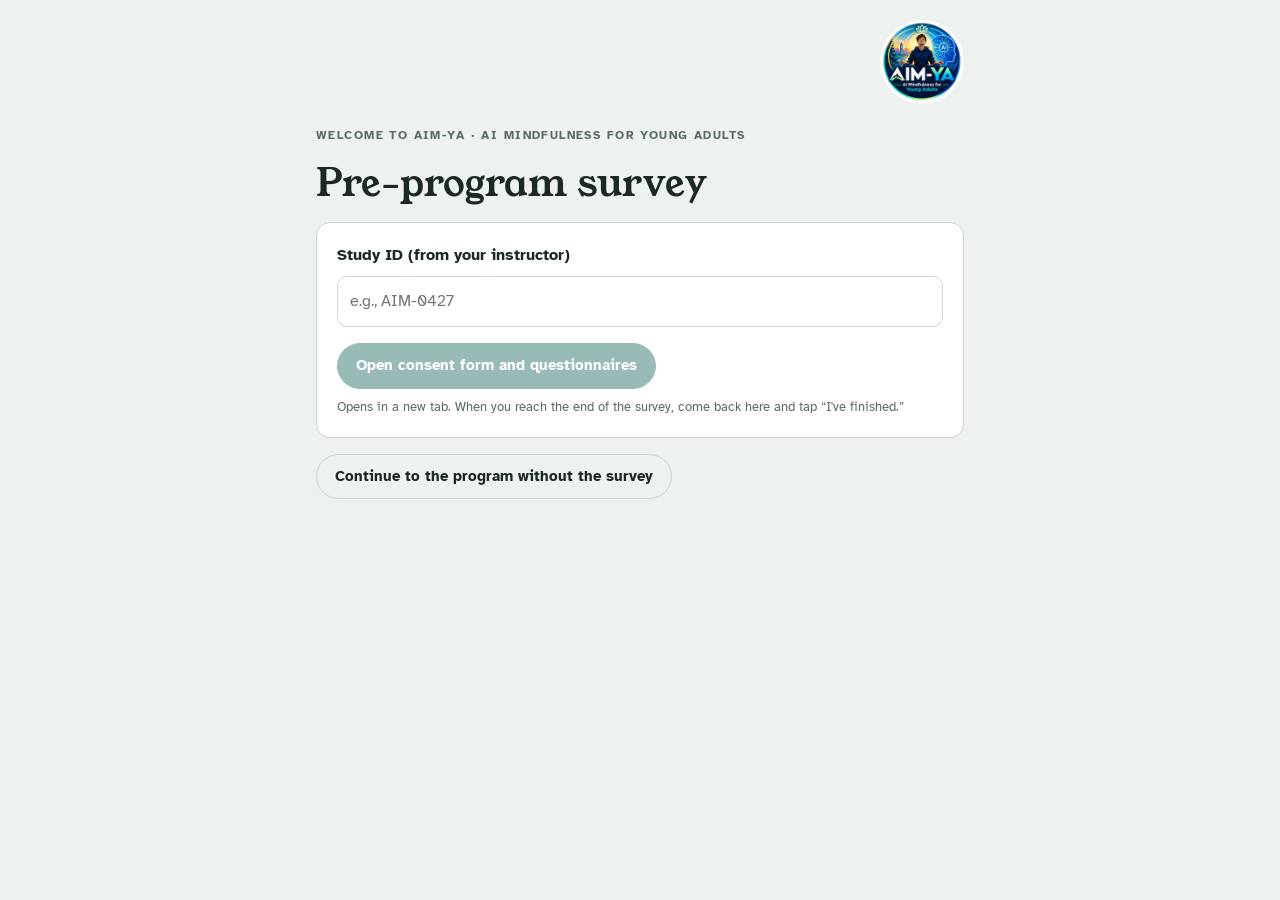
==== index.html @ fd0c6e57 "AIM-YA app: shared app, versions (main, czech, wesleyan1), worksheets Co-Authored-By: Claude Opus 5." ====
<!doctype html>
<html lang="en">
<head>
<meta charset="utf-8">
<meta name="viewport" content="width=device-width,initial-scale=1,viewport-fit=cover">
<title>AIM-YA</title>
<link rel="icon" href="media/logo.png">
<link rel="preconnect" href="https://fonts.googleapis.com">
<link rel="preconnect" href="https://fonts.gstatic.com" crossorigin>
<link rel="stylesheet" href="https://fonts.googleapis.com/css2?family=Young+Serif&family=Atkinson+Hyperlegible:ital,wght@0,400;0,700;1,400&family=JetBrains+Mono:wght@400;500&display=swap">
<link rel="stylesheet" href="app/app.css">
</head>
<body>
<div class="wrap" id="app" aria-live="polite"></div>
<div class="toast" id="toast" hidden></div>
<script>
window.AIMYA_VERSION="main"; window.AIMYA_ROOT="";
</script>
<script src="versions.js"></script>
<script src="app/app.js"></script>
</body>
</html>
---- app/app.css ----
html,body{margin:0;padding:0}
[hidden]{display:none!important}
/* Layout: one calm reading column (app shell) with a bottom tab bar; each week is a four-beat stepper. */
:root{
  --bg:#EDF1EF; --surface:#FFFFFF; --surface-2:#E3E9E6; --ink:#1B2826; --muted:#5A6B67; --line:#CBD5D1;
  --accent:#1E6B64; --accent-ink:#FFFFFF; --accent-soft:#D3E6E2; --saffron:#C9861F; --saffron-soft:#F6E7CC;
  --good:#2E7D4F;
  --f-display:"Young Serif", Georgia, "Times New Roman", serif;
  --f-body:"Atkinson Hyperlegible", system-ui, -apple-system, "Segoe UI", sans-serif;
  --f-mono:"JetBrains Mono", ui-monospace, Menlo, Consolas, monospace;
  --r:14px;
}
@media (prefers-color-scheme: dark){ :root:not([data-theme="light"]){
  --bg:#101716; --surface:#18211F; --surface-2:#202B29; --ink:#E4ECE9; --muted:#9BABA6; --line:#2E3B38;
  --accent:#5FB8AD; --accent-ink:#0D1716; --accent-soft:#1F3532; --saffron:#E3A64A; --saffron-soft:#3A2E1B; --good:#6CC08F;
  color-scheme:dark }}
:root[data-theme="dark"]{
  --bg:#101716; --surface:#18211F; --surface-2:#202B29; --ink:#E4ECE9; --muted:#9BABA6; --line:#2E3B38;
  --accent:#5FB8AD; --accent-ink:#0D1716; --accent-soft:#1F3532; --saffron:#E3A64A; --saffron-soft:#3A2E1B; --good:#6CC08F;
  color-scheme:dark }

*{box-sizing:border-box}
html,body{height:100%}
body{background:var(--bg);color:var(--ink);font-family:var(--f-body);font-size:16px;line-height:1.55}
.wrap{max-width:680px;margin:0 auto;padding-inline:16px;padding-block:20px 48px}
h1,h2,h3{font-family:var(--f-display);font-weight:400;text-wrap:balance;margin:0;line-height:1.2}
h1{font-size:clamp(1.8rem,5vw,2.4rem)}
h2{font-size:1.5rem}
h3{font-size:1.15rem}
p{margin:0}
.muted{color:var(--muted)}
.eyebrow{font-size:.74rem;letter-spacing:.12em;text-transform:uppercase;color:var(--muted);font-weight:700}
.stack{display:flex;flex-direction:column;gap:16px}
.stack-s{display:flex;flex-direction:column;gap:8px}
.row{display:flex;gap:10px;flex-wrap:wrap;align-items:center}
button,.btn{font:inherit;cursor:pointer;border-radius:999px;border:1px solid var(--line);background:var(--surface);color:var(--ink);padding:10px 18px;font-weight:700;font-size:.95rem}
button:focus-visible,textarea:focus-visible,input:focus-visible{outline:3px solid var(--saffron);outline-offset:2px}
.btn-primary{background:var(--accent);border-color:var(--accent);color:var(--accent-ink)}
.btn-ghost{background:transparent}
.btn-sm{padding:6px 12px;font-size:.85rem}
button:disabled{opacity:.5;cursor:default}
textarea,input[type=text]{width:100%;font:inherit;color:var(--ink);background:var(--surface);border:1px solid var(--line);border-radius:10px;padding:12px}
textarea{min-height:120px;resize:vertical}
label{font-weight:700}
.panel{background:var(--surface);border:1px solid var(--line);border-radius:var(--r);padding:20px}
.quiet{background:var(--surface-2);border-radius:var(--r);padding:16px}

/* header */
.top{display:flex;justify-content:space-between;align-items:center;gap:12px;margin-bottom:22px}
.brand{display:flex;align-items:center;gap:10px;font-family:var(--f-display);font-size:1.1rem}
.mark{width:30px;height:30px;border-radius:50%;border:2px solid var(--accent);display:grid;place-items:center}
.mark::after{content:"";width:10px;height:10px;border-radius:50%;background:var(--saffron)}

/* tab bar */
.tabs{position:fixed;left:0;right:0;bottom:0;background:var(--surface);border-top:1px solid var(--line);padding:8px 12px calc(8px + env(safe-area-inset-bottom,0px));display:flex;justify-content:center;gap:4px;z-index:10}
.tabs button{border:0;background:transparent;border-radius:10px;padding:8px 14px;color:var(--muted);font-weight:700;font-size:.85rem;display:flex;flex-direction:column;align-items:center;gap:2px;min-width:72px}
.tabs button[aria-current="page"]{color:var(--accent);background:var(--accent-soft)}
.tabs svg{width:22px;height:22px}

/* home path */
.question{font-family:var(--f-display);font-size:1.25rem;line-height:1.35;border-left:3px solid var(--saffron);padding-left:14px}
.path{display:flex;flex-direction:column;gap:0;position:relative}
.wk{display:grid;grid-template-columns:44px 1fr;gap:14px;align-items:start;text-align:left;border:0;background:transparent;padding:12px 0;border-radius:0;font-weight:400;width:100%}
.wk .dot{width:44px;height:44px;border-radius:50%;border:2px solid var(--line);display:grid;place-items:center;font-family:var(--f-display);font-size:1.1rem;background:var(--surface);color:var(--muted);position:relative;z-index:1}
.wk.started .dot{border-color:var(--accent);color:var(--accent)}
.wk.done .dot{background:var(--accent);border-color:var(--accent);color:var(--accent-ink)}
.wk .body{min-width:0;background:var(--surface);border:1px solid var(--line);border-radius:var(--r);padding:14px 16px}
.wk:hover .body{border-color:var(--accent)}
.path::before{content:"";position:absolute;left:21px;top:30px;bottom:30px;width:2px;background:var(--line)}
.beats{display:flex;gap:6px;margin-top:10px}
.beats span{flex:1;height:5px;border-radius:3px;background:var(--surface-2)}
.beats span.on{background:var(--accent)}

/* week stepper */
.steps{display:grid;grid-template-columns:repeat(4,1fr);gap:6px;margin:18px 0 22px}
.steps button{border-radius:10px;padding:8px 4px;font-size:.8rem;display:flex;flex-direction:column;align-items:center;gap:2px;background:var(--surface)}
.steps button small{font-weight:400;color:var(--muted);font-size:.7rem}
.steps button[aria-current="step"]{border-color:var(--accent);background:var(--accent-soft);color:var(--ink)}
.steps button.complete::before{content:"✓";color:var(--good);font-size:.8rem}

.scale{display:flex;gap:8px}
.scale button{flex:1;padding:10px 0;border-radius:10px;font-variant-numeric:tabular-nums}
.scale button[aria-pressed="true"]{background:var(--accent);color:var(--accent-ink);border-color:var(--accent)}
.scale-ends{display:flex;justify-content:space-between;font-size:.78rem;color:var(--muted);margin-top:4px}

/* practice */
.timer{display:grid;place-items:center;gap:14px;padding:10px 0}
.ring{position:relative;width:min(260px,70vw);aspect-ratio:1;max-width:100%}
.ring svg{width:100%;height:100%;transform:rotate(-90deg)}
.ring .center{position:absolute;inset:0;display:grid;place-items:center;text-align:center}
.pacer{width:46%;aspect-ratio:1;border-radius:50%;background:var(--accent-soft);border:2px solid var(--accent);transform:scale(.55);transition:transform 1s linear}
.clock{position:absolute;bottom:22%;left:0;right:0;text-align:center;font-family:var(--f-mono);font-size:1.4rem;font-variant-numeric:tabular-nums}
.phase-label{position:absolute;top:22%;left:0;right:0;text-align:center;font-size:.78rem;letter-spacing:.1em;text-transform:uppercase;color:var(--muted);font-weight:700}
.cue{font-family:var(--f-display);font-size:1.2rem;text-align:center;min-height:3.2em;max-width:30ch;line-height:1.4}
.phaselist{display:flex;flex-direction:column;gap:6px;font-size:.92rem}
.phaselist div{display:flex;justify-content:space-between;gap:12px;padding:8px 12px;border-radius:8px;background:var(--surface-2)}
.phaselist div.now{background:var(--accent-soft);font-weight:700}
.seg{display:inline-flex;border:1px solid var(--line);border-radius:999px;padding:3px;gap:3px;background:var(--surface)}
.seg button{border:0;padding:6px 14px;font-size:.85rem}
.seg button[aria-pressed="true"]{background:var(--accent);color:var(--accent-ink)}
.switch{display:flex;align-items:center;gap:8px;font-weight:400;font-size:.88rem;color:var(--muted)}

/* explore */
.ethics{background:var(--saffron-soft);border-radius:var(--r);padding:18px;display:flex;flex-direction:column;gap:6px}
.ethics .eyebrow{color:var(--saffron)}
.prompt{font-family:var(--f-mono);font-size:.84rem;background:var(--surface-2);border-radius:10px;padding:14px;white-space:pre-wrap;word-break:break-word;line-height:1.5;max-height:260px;overflow:auto}
ol.labsteps{margin:0;padding-left:1.3em;display:flex;flex-direction:column;gap:6px}
.toolnote{font-size:.82rem;color:var(--muted)}
.loglist{display:flex;flex-direction:column;gap:6px}
.logitem{display:flex;justify-content:space-between;gap:10px;align-items:center;padding:8px 12px;background:var(--surface-2);border-radius:8px;font-size:.92rem}
.logitem span{min-width:0;overflow-wrap:anywhere}
.grid2{display:grid;grid-template-columns:1fr 1fr;gap:10px}
@media (max-width:520px){.grid2{grid-template-columns:1fr}}

/* gap */
.meter{height:6px;background:var(--surface-2);border-radius:3px;overflow:hidden;position:relative}
.meter i{position:absolute;inset:0 auto 0 0;background:var(--saffron);border-radius:3px;transition:width .2s}
.meter.ok i{background:var(--good)}
.counter{font-size:.82rem;color:var(--muted);font-variant-numeric:tabular-nums}
.pull{font-family:var(--f-display);font-size:1.15rem;line-height:1.45;color:var(--accent)}

/* journal */
.entry{border-top:1px solid var(--line);padding-top:14px;display:flex;flex-direction:column;gap:6px}
.entry p{white-space:pre-wrap;overflow-wrap:anywhere}

/* manifesto */
.manifesto{border:2px solid var(--accent);border-radius:var(--r);padding:24px;display:flex;flex-direction:column;gap:14px;background:var(--surface)}
.manifesto p{font-family:var(--f-display);font-size:1.1rem;line-height:1.45}

.onb-dots{display:flex;gap:6px;margin-bottom:22px}
.onb-dots span{flex:1;height:4px;border-radius:2px;background:var(--surface-2)}
.onb-dots span.on{background:var(--accent)}
.stats{display:grid;grid-template-columns:1fr 1fr;gap:10px}
@media (max-width:520px){.stats{grid-template-columns:1fr}}
.stat{background:var(--surface);border:1px solid var(--line);border-radius:var(--r);padding:16px;display:flex;flex-direction:column;gap:6px;min-width:0}
.stat-n{font-family:var(--f-display);font-size:1.9rem;color:var(--accent);line-height:1;font-variant-numeric:tabular-nums}
.stat p{font-size:.92rem}
.src{font-size:.8rem;color:var(--muted)}
.flow{display:flex;align-items:stretch;gap:8px;flex-wrap:wrap}
.flow .node{flex:1 1 150px;min-width:0;background:var(--surface);border:1px solid var(--line);border-radius:12px;padding:12px 14px;display:flex;flex-direction:column;gap:2px}
.flow .node span{font-size:.85rem;color:var(--muted)}
.flow .arrow{align-self:center;color:var(--saffron);font-size:1.4rem;font-weight:700}
@media (max-width:520px){.flow{flex-direction:column}.flow .arrow{transform:rotate(90deg)}}
.mapcard{background:var(--surface);border:1px solid var(--line);border-radius:var(--r);padding:16px;display:flex;flex-direction:column;gap:8px}
.mapcard.hi{border:2px solid var(--saffron)}
.mapcard.stress{background:var(--accent-soft);border-color:transparent}
.chip{font-size:.76rem;font-weight:700;padding:3px 10px;border-radius:999px;background:var(--surface-2);color:var(--muted)}
.chip.hi{background:var(--saffron-soft);color:var(--ink)}
.wk-tag{font-size:.78rem;font-weight:700;color:var(--accent);border:1px solid var(--accent);border-radius:999px;padding:2px 10px}
.refs{margin:0;padding-left:1.1em;display:flex;flex-direction:column;gap:8px;font-size:.88rem;overflow-wrap:anywhere}
.refs a{color:var(--accent)}
.draft{font-size:.85rem;font-weight:700;background:var(--saffron-soft);color:var(--ink);border-left:4px solid var(--saffron);border-radius:8px;padding:10px 12px}
.logo{width:84px;height:84px;border-radius:50%;flex:none}
@media (max-width:520px){.logo{width:68px;height:68px}}
.brand-sub{display:block;margin-top:2px;font-family:var(--f-body)}
.wk{cursor:pointer}
.wk:focus-visible{outline:none}
.wk:focus-visible .body{outline:3px solid var(--saffron);outline-offset:2px}
.wk.current .body{border:2px solid var(--accent)}
.glance-h{margin-top:10px}
.step-nav{display:flex;justify-content:space-between;align-items:center;gap:12px;margin-top:18px;padding-top:16px;border-top:1px solid var(--line)}
.btn-next{min-width:120px}
.btn-back{background:var(--surface)}
.step-of{margin-top:6px;font-size:.8rem;letter-spacing:.12em;text-transform:uppercase;font-weight:700;color:var(--muted)}
.beat-h{font-size:clamp(2.2rem,9vw,3.1rem);line-height:1.1;letter-spacing:-.01em}
.wk.final{cursor:default}
.wk.final:hover .body{border-color:var(--line)}
.wk.final .body{display:block}
.tool-req{border:2px solid var(--accent);border-radius:var(--r);padding:16px;background:var(--accent-soft)}
.tool-req .eyebrow{color:var(--accent)}
.chips{display:flex;flex-wrap:wrap;gap:8px}
.chip-btn{border-radius:999px;padding:7px 14px;font-size:.9rem;font-weight:700;background:var(--surface);border:1px solid var(--line)}
.chip-btn[aria-pressed="true"]{background:var(--accent);border-color:var(--accent);color:var(--accent-ink)}
.scale11{display:grid;grid-template-columns:repeat(11,1fr);gap:4px}
.scale11 button{padding:9px 0;border-radius:8px;font-size:.88rem;font-variant-numeric:tabular-nums}
.scale11 button[aria-pressed="true"]{background:var(--accent);color:var(--accent-ink);border-color:var(--accent)}
.seg-wrap{display:flex;flex-wrap:wrap;border-radius:14px}
.seg-wrap button{border-radius:10px}
.levels{margin:0;padding-left:1.2em;display:flex;flex-direction:column;gap:6px;font-size:.94rem}
.evidence{background:var(--surface);border:1px solid var(--line);border-left:4px solid var(--accent);border-radius:var(--r);padding:16px}
.bars{display:flex;flex-direction:column;gap:6px}
.bars-l{font-weight:700;font-size:.9rem}
.bar-row{display:grid;grid-template-columns:64px 1fr 28px;gap:10px;align-items:center;font-size:.86rem}
.bar-track{height:10px;background:var(--surface-2);border-radius:5px;overflow:hidden;position:relative}
.bar-track i{position:absolute;inset:0 auto 0 0;border-radius:5px}
.bar-v{font-variant-numeric:tabular-nums;text-align:right;font-weight:700}
.cues-panel{border:1px solid var(--line);border-radius:var(--r);padding:12px 16px;background:var(--surface)}
.cues-panel summary{cursor:pointer;font-weight:700;color:var(--accent)}
.intro-video{width:100%;max-width:100%;aspect-ratio:16/9;border-radius:var(--r);background:#000;display:block}
.video-slot{display:flex;gap:14px;align-items:center;border:2px dashed var(--line);border-radius:var(--r);padding:16px;color:var(--accent);aspect-ratio:16/9;max-width:100%;justify-content:center}
.audio-slot{display:flex;gap:14px;align-items:flex-start;border:2px dashed var(--line);border-radius:var(--r);padding:16px;color:var(--accent)}
.audio-slot .muted{font-size:.9rem}
.slot-file{font-family:var(--f-mono);font-size:.78rem;color:var(--muted);overflow-wrap:anywhere}
.qbtn{text-decoration:none;display:inline-block;border-radius:999px;padding:10px 18px;font-weight:700;font-size:.95rem;background:var(--accent);color:var(--accent-ink);border:1px solid var(--accent)}
.qbtn:focus-visible{outline:3px solid var(--saffron);outline-offset:2px}
.qbtn[aria-disabled="true"]{opacity:.45;cursor:not-allowed}
.consent-row{display:grid;grid-template-columns:24px 1fr;gap:10px;align-items:start;font-weight:400}
.consent-row input{width:20px;height:20px;margin-top:2px;accent-color:var(--accent)}
.items{display:flex;flex-direction:column;gap:12px}
.item{border:1px solid var(--line);border-radius:12px;background:var(--surface);padding:14px 16px;margin:0;display:flex;flex-direction:column;gap:12px;min-width:0}
.item legend{float:left;width:100%;padding:0;display:grid;grid-template-columns:28px 1fr;gap:8px;font-weight:700;line-height:1.45}
.item legend + *{clear:both}
.item-n{color:var(--muted);font-variant-numeric:tabular-nums;font-weight:400}
.opts{display:grid;grid-template-columns:repeat(auto-fit,minmax(88px,1fr));gap:6px}
.opts.compact{grid-template-columns:repeat(7,1fr)}
.opts button{border-radius:10px;padding:8px 4px;display:flex;flex-direction:column;align-items:center;gap:2px;font-variant-numeric:tabular-nums}
.opts.compact button{padding:10px 0}
.opts button small{font-weight:400;font-size:.72rem;color:var(--muted);text-align:center;line-height:1.2}
.opts button[aria-checked="true"]{background:var(--accent);border-color:var(--accent);color:var(--accent-ink)}
.opts button[aria-checked="true"] small{color:var(--accent-ink)}
.sticky-submit{position:sticky;bottom:calc(76px + env(safe-area-inset-bottom,0px));background:var(--bg);padding-block:10px}
.tablewrap{overflow-x:auto;background:var(--surface);border:1px solid var(--line);border-radius:var(--r)}
table{border-collapse:collapse;width:100%;font-size:.92rem;font-variant-numeric:tabular-nums}
th,td{text-align:left;padding:10px 12px;border-bottom:1px solid var(--line)}
th{font-size:.72rem;letter-spacing:.1em;text-transform:uppercase;color:var(--muted)}
tr.sub td:first-child{padding-left:28px;color:var(--muted)}
.up-good{color:var(--good);font-weight:700}
.up-neutral{color:var(--saffron);font-weight:700}
.tabs button{min-width:64px;padding:8px 8px}
.tabs button[hidden]{display:none}
.toast{position:fixed;left:50%;bottom:calc(24px + env(safe-area-inset-bottom,0px));transform:translateX(-50%);background:var(--ink);color:var(--bg);padding:8px 16px;border-radius:999px;font-size:.88rem;z-index:20}
.chart text{fill:var(--muted);font-family:var(--f-body);font-size:11px}
.notice{font-size:.82rem;color:var(--muted);border:1px dashed var(--line);border-radius:10px;padding:10px 12px}
@media (prefers-reduced-motion:reduce){.pacer,.meter i{transition:none}}
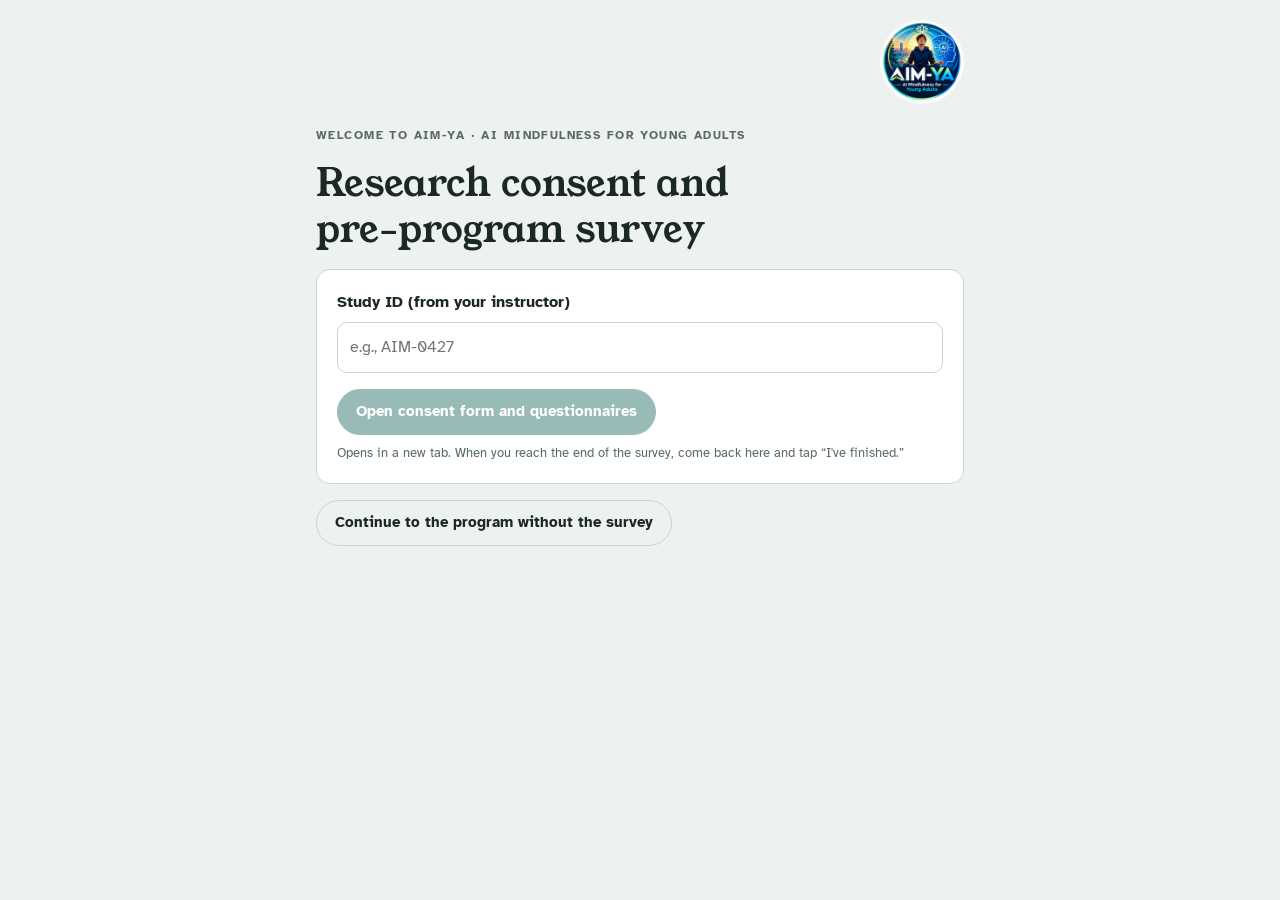
==== commit bd9fd540: "Open on the research consent page every visit until the pre-survey is done Co-Authored-By: Claude Op" ====
--- a/index.html
+++ b/index.html
@@ -8,7 +8,7 @@
 <link rel="preconnect" href="https://fonts.googleapis.com">
 <link rel="preconnect" href="https://fonts.gstatic.com" crossorigin>
 <link rel="stylesheet" href="https://fonts.googleapis.com/css2?family=Young+Serif&family=Atkinson+Hyperlegible:ital,wght@0,400;0,700;1,400&family=JetBrains+Mono:wght@400;500&display=swap">
-<link rel="stylesheet" href="app/app.css">
+<link rel="stylesheet" href="app/app.css?v=2">
 </head>
 <body>
 <div class="wrap" id="app" aria-live="polite"></div>
@@ -16,7 +16,7 @@
 <script>
 window.AIMYA_VERSION="main"; window.AIMYA_ROOT="";
 </script>
-<script src="versions.js"></script>
-<script src="app/app.js"></script>
+<script src="versions.js?v=2"></script>
+<script src="app/app.js?v=2"></script>
 </body>
 </html>
